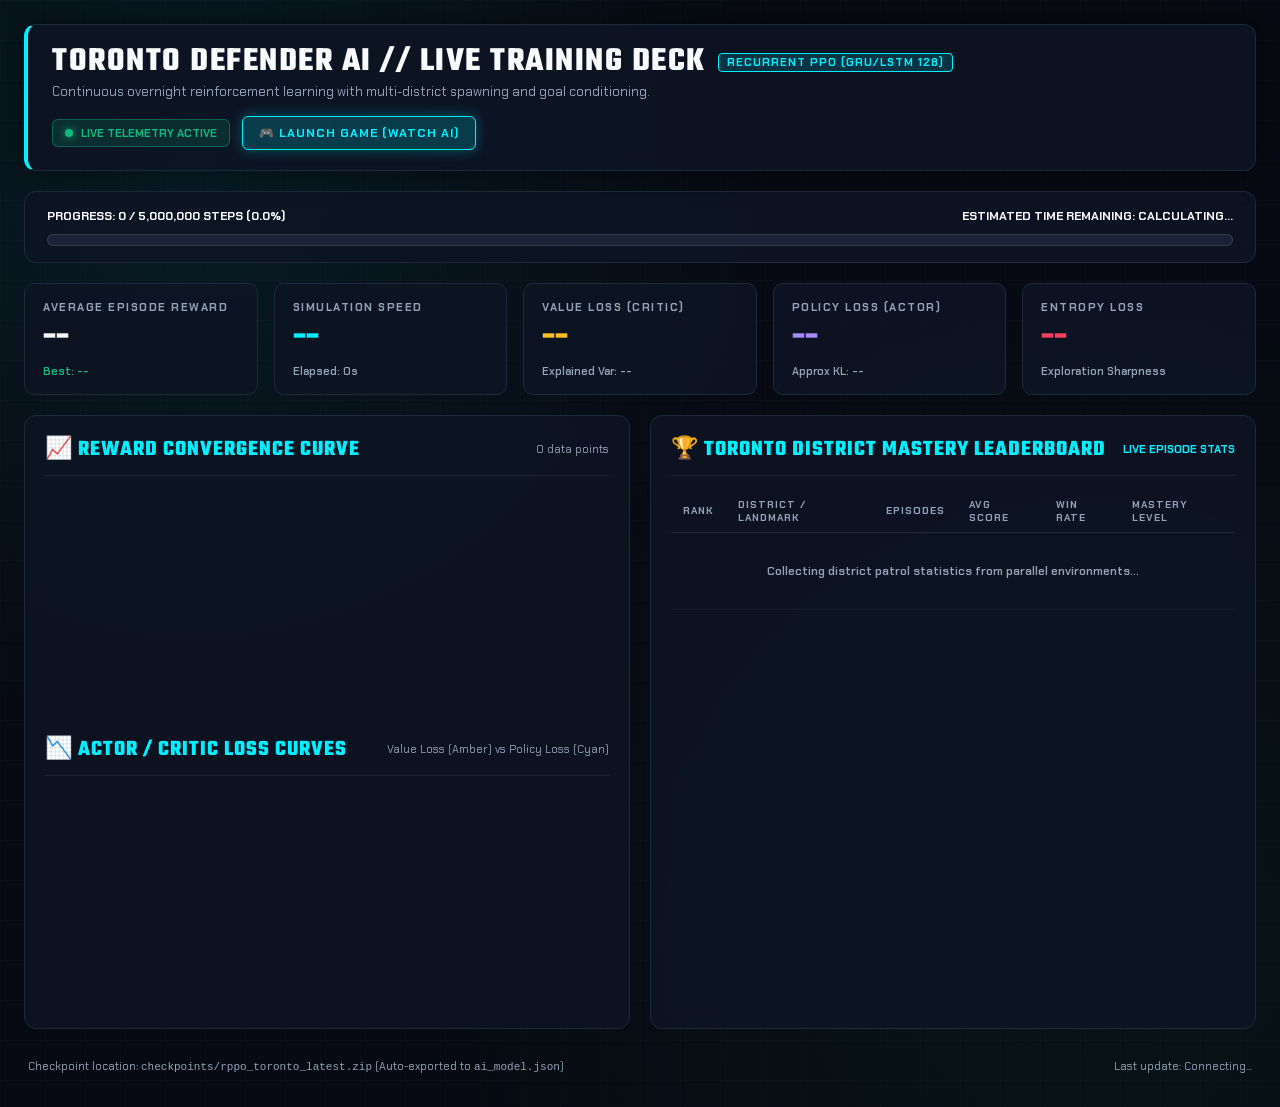
==== dashboard.html @ fe2772e0 "Add live RL telemetry leaderboard dashboard and checkpoint resume" ====
<!DOCTYPE html>
<html lang="en">
<head>
  <meta charset="UTF-8">
  <title>Toronto Brawl RL — Live Neural Training Leaderboard</title>
  <meta name="viewport" content="width=device-width, initial-scale=1.0">
  <link rel="preconnect" href="https://fonts.googleapis.com">
  <link rel="preconnect" href="https://fonts.gstatic.com" crossorigin>
  <link href="https://fonts.googleapis.com/css2?family=Chakra+Petch:wght@400;600;700&family=Teko:wght@600;700&display=swap" rel="stylesheet">
  <style>
    :root {
      --bg: #070a12;
      --card-bg: rgba(14, 20, 36, 0.85);
      --card-border: #1e293b;
      --cyan: #00f0ff;
      --cyan-glow: rgba(0, 240, 255, 0.35);
      --emerald: #10b981;
      --emerald-glow: rgba(16, 185, 129, 0.35);
      --amber: #fbbf24;
      --rose: #f43f5e;
      --text-main: #f8fafc;
      --text-muted: #94a3b8;
    }

    * { box-sizing: border-box; margin: 0; padding: 0; }

    body {
      background: var(--bg);
      color: var(--text-main);
      font-family: 'Chakra Petch', -apple-system, sans-serif;
      min-height: 100vh;
      overflow-x: hidden;
      background-image: 
        radial-gradient(circle at 15% 15%, rgba(0, 240, 255, 0.08) 0%, transparent 40%),
        radial-gradient(circle at 85% 85%, rgba(16, 185, 129, 0.06) 0%, transparent 45%),
        linear-gradient(rgba(255,255,255,0.015) 1px, transparent 1px),
        linear-gradient(90deg, rgba(255,255,255,0.015) 1px, transparent 1px);
      background-size: 100% 100%, 100% 100%, 40px 40px, 40px 40px;
      padding: 24px;
    }

    .container {
      max-width: 1400px;
      margin: 0 auto;
      display: flex;
      flex-direction: column;
      gap: 20px;
    }

    /* Header */
    header {
      background: var(--card-bg);
      border: 1px solid var(--card-border);
      border-left: 4px solid var(--cyan);
      border-radius: 12px;
      padding: 20px 24px;
      display: flex;
      justify-content: space-between;
      align-items: center;
      flex-wrap: wrap;
      gap: 16px;
      box-shadow: 0 0 30px rgba(0, 0, 0, 0.5);
      backdrop-filter: blur(10px);
    }

    .header-left h1 {
      font-family: 'Teko', sans-serif;
      font-size: 34px;
      letter-spacing: 1.5px;
      color: var(--text-main);
      line-height: 1;
      display: flex;
      align-items: center;
      gap: 12px;
    }

    .header-left h1 span.tag {
      font-family: 'Chakra Petch', sans-serif;
      font-size: 11px;
      padding: 3px 8px;
      border-radius: 4px;
      background: rgba(0, 240, 255, 0.15);
      color: var(--cyan);
      border: 1px solid var(--cyan);
      letter-spacing: 1px;
    }

    .header-left p {
      font-size: 13px;
      color: var(--text-muted);
      margin-top: 4px;
    }

    .header-actions {
      display: flex;
      align-items: center;
      gap: 12px;
    }

    .live-pulse {
      display: flex;
      align-items: center;
      gap: 8px;
      font-size: 11px;
      font-weight: 700;
      color: var(--emerald);
      background: rgba(16, 185, 129, 0.15);
      padding: 6px 12px;
      border-radius: 6px;
      border: 1px solid rgba(16, 185, 129, 0.4);
    }

    .pulse-dot {
      width: 8px;
      height: 8px;
      border-radius: 50%;
      background: var(--emerald);
      box-shadow: 0 0 10px var(--emerald);
      animation: dot-glow 1.2s infinite alternate;
    }

    @keyframes dot-glow {
      from { opacity: 0.4; transform: scale(0.85); }
      to { opacity: 1; transform: scale(1.25); }
    }

    .btn {
      font-family: 'Chakra Petch', sans-serif;
      font-size: 12px;
      font-weight: 700;
      letter-spacing: 1px;
      padding: 8px 16px;
      border-radius: 6px;
      cursor: pointer;
      text-decoration: none;
      display: inline-flex;
      align-items: center;
      gap: 6px;
      transition: all 0.2s ease;
    }

    .btn-primary {
      background: rgba(0, 240, 255, 0.18);
      border: 1.5px solid var(--cyan);
      color: var(--cyan);
      box-shadow: 0 0 14px rgba(0, 240, 255, 0.3);
    }

    .btn-primary:hover {
      background: var(--cyan);
      color: #000;
      box-shadow: 0 0 22px rgba(0, 240, 255, 0.7);
    }

    /* Overall Progress Bar */
    .progress-card {
      background: var(--card-bg);
      border: 1px solid var(--card-border);
      border-radius: 12px;
      padding: 16px 22px;
      display: flex;
      flex-direction: column;
      gap: 10px;
    }

    .progress-meta {
      display: flex;
      justify-content: space-between;
      align-items: baseline;
      font-size: 12px;
      font-weight: 700;
    }

    .progress-bar-track {
      width: 100%;
      height: 12px;
      background: rgba(30, 41, 59, 0.8);
      border-radius: 6px;
      overflow: hidden;
      border: 1px solid rgba(148, 163, 184, 0.2);
    }

    .progress-bar-fill {
      height: 100%;
      width: 0%;
      background: linear-gradient(90deg, #0ea5e9, var(--cyan), #10b981);
      box-shadow: 0 0 12px var(--cyan);
      transition: width 0.4s ease;
    }

    /* KPI Grid */
    .kpi-grid {
      display: grid;
      grid-template-columns: repeat(auto-fit, minmax(220px, 1fr));
      gap: 16px;
    }

    .kpi-card {
      background: var(--card-bg);
      border: 1px solid var(--card-border);
      border-radius: 10px;
      padding: 16px 18px;
      display: flex;
      flex-direction: column;
      gap: 4px;
      position: relative;
      overflow: hidden;
      transition: transform 0.2s, border-color 0.2s;
    }

    .kpi-card:hover {
      transform: translateY(-2px);
      border-color: rgba(0, 240, 255, 0.4);
    }

    .kpi-label {
      font-size: 11px;
      font-weight: 700;
      letter-spacing: 1.5px;
      color: var(--text-muted);
      text-transform: uppercase;
    }

    .kpi-value {
      font-family: 'Teko', sans-serif;
      font-size: 38px;
      font-weight: 700;
      line-height: 1.1;
      color: var(--text-main);
    }

    .kpi-sub {
      font-size: 11px;
      color: var(--emerald);
      font-weight: 600;
    }

    /* Main Content Layout: Charts + Leaderboard */
    .dashboard-layout {
      display: grid;
      grid-template-columns: 1fr 1fr;
      gap: 20px;
    }

    @media (max-width: 1024px) {
      .dashboard-layout { grid-template-columns: 1fr; }
    }

    .panel {
      background: var(--card-bg);
      border: 1px solid var(--card-border);
      border-radius: 12px;
      padding: 18px 20px;
      display: flex;
      flex-direction: column;
      gap: 14px;
      backdrop-filter: blur(10px);
    }

    .panel-head {
      display: flex;
      justify-content: space-between;
      align-items: center;
      border-bottom: 1px solid rgba(255, 255, 255, 0.08);
      padding-bottom: 10px;
    }

    .panel-title {
      font-family: 'Teko', sans-serif;
      font-size: 22px;
      font-weight: 700;
      color: var(--cyan);
      letter-spacing: 1px;
      display: flex;
      align-items: center;
      gap: 8px;
    }

    /* Charts */
    .chart-box {
      width: 100%;
      height: 220px;
      position: relative;
    }

    canvas {
      width: 100% !important;
      height: 100% !important;
      display: block;
    }

    /* Leaderboard Table */
    .table-container {
      overflow-x: auto;
    }

    table {
      width: 100%;
      border-collapse: collapse;
      font-size: 12px;
    }

    th {
      text-align: left;
      padding: 8px 12px;
      color: var(--text-muted);
      font-size: 10px;
      letter-spacing: 1px;
      border-bottom: 1px solid rgba(255, 255, 255, 0.1);
      text-transform: uppercase;
    }

    td {
      padding: 10px 12px;
      border-bottom: 1px solid rgba(255, 255, 255, 0.04);
      font-weight: 600;
    }

    tr:hover td {
      background: rgba(0, 240, 255, 0.04);
    }

    .rank-badge {
      display: inline-flex;
      align-items: center;
      justify-content: center;
      width: 22px;
      height: 22px;
      border-radius: 50%;
      font-size: 11px;
      font-weight: 700;
      background: rgba(255, 255, 255, 0.08);
    }

    .rank-1 { background: #ffd700; color: #000; box-shadow: 0 0 10px rgba(255, 215, 0, 0.6); }
    .rank-2 { background: #e2e8f0; color: #000; }
    .rank-3 { background: #d97706; color: #fff; }

    .status-badge {
      font-size: 10px;
      padding: 3px 8px;
      border-radius: 4px;
      font-weight: 700;
      letter-spacing: 0.5px;
    }

    .status-mastered {
      background: rgba(16, 185, 129, 0.18);
      color: var(--emerald);
      border: 1px solid rgba(16, 185, 129, 0.4);
    }

    .status-trained {
      background: rgba(0, 240, 255, 0.18);
      color: var(--cyan);
      border: 1px solid rgba(0, 240, 255, 0.4);
    }

    .status-patrolling {
      background: rgba(251, 191, 36, 0.18);
      color: var(--amber);
      border: 1px solid rgba(251, 191, 36, 0.4);
    }

    /* Footer */
    footer {
      display: flex;
      justify-content: space-between;
      align-items: center;
      font-size: 11px;
      color: var(--text-muted);
      padding: 10px 4px;
    }
  </style>
</head>
<body>
  <div class="container">
    <!-- Header -->
    <header>
      <div class="header-left">
        <h1>
          TORONTO DEFENDER AI // LIVE TRAINING DECK
          <span class="tag">RECURRENT PPO (GRU/LSTM 128)</span>
        </h1>
        <p>Continuous overnight reinforcement learning with multi-district spawning and goal conditioning.</p>
      </div>
      <div class="header-actions">
        <div class="live-pulse">
          <span class="pulse-dot"></span>
          LIVE TELEMETRY ACTIVE
        </div>
        <a href="play.html" class="btn btn-primary" target="_blank">
          🎮 LAUNCH GAME (WATCH AI)
        </a>
      </div>
    </header>

    <!-- Global Progress Bar -->
    <div class="progress-card">
      <div class="progress-meta">
        <span id="step-label">PROGRESS: 0 / 5,000,000 STEPS (0.0%)</span>
        <span id="eta-label">ESTIMATED TIME REMAINING: CALCULATING...</span>
      </div>
      <div class="progress-bar-track">
        <div id="progress-bar" class="progress-bar-fill"></div>
      </div>
    </div>

    <!-- KPI Grid -->
    <div class="kpi-grid">
      <div class="kpi-card">
        <span class="kpi-label">Average Episode Reward</span>
        <span id="kpi-reward" class="kpi-value">--</span>
        <span id="kpi-reward-sub" class="kpi-sub">Best: --</span>
      </div>
      <div class="kpi-card">
        <span class="kpi-label">Simulation Speed</span>
        <span id="kpi-fps" class="kpi-value" style="color: var(--cyan);">--</span>
        <span id="kpi-elapsed" class="kpi-sub" style="color: var(--text-muted);">Elapsed: 0s</span>
      </div>
      <div class="kpi-card">
        <span class="kpi-label">Value Loss (Critic)</span>
        <span id="kpi-val-loss" class="kpi-value" style="color: var(--amber);">--</span>
        <span id="kpi-explained-var" class="kpi-sub" style="color: var(--text-muted);">Explained Var: --</span>
      </div>
      <div class="kpi-card">
        <span class="kpi-label">Policy Loss (Actor)</span>
        <span id="kpi-pol-loss" class="kpi-value" style="color: #a78bfa;">--</span>
        <span id="kpi-approx-kl" class="kpi-sub" style="color: var(--text-muted);">Approx KL: --</span>
      </div>
      <div class="kpi-card">
        <span class="kpi-label">Entropy Loss</span>
        <span id="kpi-entropy" class="kpi-value" style="color: #f43f5e;">--</span>
        <span class="kpi-sub" style="color: var(--text-muted);">Exploration Sharpness</span>
      </div>
    </div>

    <!-- Charts & Leaderboard Layout -->
    <div class="dashboard-layout">
      <!-- Left: Real-time Charts -->
      <div class="panel">
        <div class="panel-head">
          <span class="panel-title">📈 REWARD CONVERGENCE CURVE</span>
          <span id="reward-points-count" style="font-size: 11px; color: var(--text-muted);">0 data points</span>
        </div>
        <div class="chart-box">
          <canvas id="rewardChart"></canvas>
        </div>

        <div class="panel-head" style="margin-top: 10px;">
          <span class="panel-title">📉 ACTOR / CRITIC LOSS CURVES</span>
          <span style="font-size: 11px; color: var(--text-muted);">Value Loss (Amber) vs Policy Loss (Cyan)</span>
        </div>
        <div class="chart-box">
          <canvas id="lossChart"></canvas>
        </div>
      </div>

      <!-- Right: Toronto District Mastery Leaderboard -->
      <div class="panel">
        <div class="panel-head">
          <span class="panel-title">🏆 TORONTO DISTRICT MASTERY LEADERBOARD</span>
          <span style="font-size: 11px; color: var(--cyan); font-weight: 700;">LIVE EPISODE STATS</span>
        </div>
        <div class="table-container">
          <table>
            <thead>
              <tr>
                <th style="width: 40px;">Rank</th>
                <th>District / Landmark</th>
                <th>Episodes</th>
                <th>Avg Score</th>
                <th>Win Rate</th>
                <th>Mastery Level</th>
              </tr>
            </thead>
            <tbody id="leaderboard-body">
              <tr>
                <td colspan="6" style="text-align: center; color: var(--text-muted); padding: 30px;">
                  Collecting district patrol statistics from parallel environments...
                </td>
              </tr>
            </tbody>
          </table>
        </div>
      </div>
    </div>

    <!-- Footer -->
    <footer>
      <span>Checkpoint location: <code>checkpoints/rppo_toronto_latest.zip</code> (Auto-exported to <code>ai_model.json</code>)</span>
      <span id="last-update">Last update: Connecting...</span>
    </footer>
  </div>

  <script>
    // Live polling and canvas rendering for RL Training Leaderboard
    let statusData = null;

    async function fetchStatus() {
      try {
        const resp = await fetch('train_status.json?t=' + Date.now());
        if (resp.ok) {
          statusData = await resp.json();
          renderDashboard(statusData);
        }
      } catch (e) {
        console.warn('Status fetch pending...', e);
      }
    }

    function renderDashboard(data) {
      if (!data) return;

      // Progress
      const step = data.step || 0;
      const target = data.target_steps || 5000000;
      const pct = Math.min(100, (step / target) * 100).toFixed(1);
      document.getElementById('step-label').innerText = `PROGRESS: ${step.toLocaleString()} / ${target.toLocaleString()} STEPS (${pct}%)`;
      document.getElementById('progress-bar').style.width = pct + '%';

      if (data.eta_hours !== undefined) {
        document.getElementById('eta-label').innerText = `ETA: ~${data.eta_hours} HOURS (@ ${data.fps || 0} STEPS/SEC)`;
      }

      // KPIs
      document.getElementById('kpi-reward').innerText = (data.mean_reward !== undefined) ? data.mean_reward.toFixed(2) : '--';
      document.getElementById('kpi-reward-sub').innerText = `Best: ${(data.best_reward || 0).toFixed(2)}`;
      document.getElementById('kpi-fps').innerText = Math.round(data.fps || 0).toLocaleString();
      document.getElementById('kpi-elapsed').innerText = `Elapsed: ${Math.round((data.elapsed_seconds || 0) / 60)}m ${Math.round((data.elapsed_seconds || 0) % 60)}s`;
      document.getElementById('kpi-val-loss').innerText = (data.value_loss !== undefined) ? data.value_loss.toFixed(3) : '--';
      document.getElementById('kpi-explained-var').innerText = `Explained Var: ${data.explained_variance || '--'}`;
      document.getElementById('kpi-pol-loss').innerText = (data.policy_loss !== undefined) ? data.policy_loss.toFixed(4) : '--';
      document.getElementById('kpi-approx-kl').innerText = `Approx KL: ${data.approx_kl || '--'}`;
      document.getElementById('kpi-entropy').innerText = (data.entropy_loss !== undefined) ? data.entropy_loss.toFixed(3) : '--';

      document.getElementById('last-update').innerText = `Last updated: ${data.timestamp || 'Just now'}`;

      // Leaderboard
      const lbBody = document.getElementById('leaderboard-body');
      if (data.leaderboard && data.leaderboard.length > 0) {
        lbBody.innerHTML = data.leaderboard.map(item => {
          let rankClass = item.rank === 1 ? 'rank-1' : (item.rank === 2 ? 'rank-2' : (item.rank === 3 ? 'rank-3' : ''));
          let statusClass = item.status === 'Mastered' ? 'status-mastered' : (item.status === 'Combat Trained' ? 'status-trained' : 'status-patrolling');
          return `
            <tr>
              <td><span class="rank-badge ${rankClass}">${item.rank}</span></td>
              <td><b>${item.district}</b></td>
              <td>${item.episodes.toLocaleString()}</td>
              <td style="color: ${item.avg_reward >= 0 ? '#10b981' : '#f43f5e'}; font-weight: 700;">${item.avg_reward.toFixed(1)}</td>
              <td>${item.win_rate}</td>
              <td><span class="status-badge ${statusClass}">${item.status}</span></td>
            </tr>
          `;
        }).join('');
      }

      // Draw Charts
      if (data.history && data.history.length > 1) {
        document.getElementById('reward-points-count').innerText = `${data.history.length} snapshots`;
        drawRewardChart(data.history);
        drawLossChart(data.history);
      }
    }

    function drawRewardChart(history) {
      const cvs = document.getElementById('rewardChart');
      const ctx = cvs.getContext('2d');
      const w = cvs.parentElement.clientWidth;
      const h = cvs.parentElement.clientHeight;
      cvs.width = w * window.devicePixelRatio;
      cvs.height = h * window.devicePixelRatio;
      ctx.scale(window.devicePixelRatio, window.devicePixelRatio);

      ctx.clearRect(0, 0, w, h);

      const rewards = history.map(d => d.reward);
      let minR = Math.min(...rewards, -10);
      let maxR = Math.max(...rewards, 40);
      if (maxR === minR) maxR = minR + 10;

      // Draw grid
      ctx.strokeStyle = 'rgba(255, 255, 255, 0.05)';
      ctx.lineWidth = 1;
      for (let i = 0; i <= 4; i++) {
        const y = h - (i / 4) * (h - 20) - 10;
        ctx.beginPath();
        ctx.moveTo(0, y);
        ctx.lineTo(w, y);
        ctx.stroke();

        ctx.fillStyle = '#64748b';
        ctx.font = '10px Chakra Petch';
        const val = minR + (i / 4) * (maxR - minR);
        ctx.fillText(val.toFixed(0), 6, y - 4);
      }

      // Draw curve
      ctx.beginPath();
      for (let i = 0; i < history.length; i++) {
        const x = (i / (history.length - 1)) * (w - 40) + 30;
        const normY = (history[i].reward - minR) / (maxR - minR);
        const y = h - 15 - normY * (h - 30);
        if (i === 0) ctx.moveTo(x, y);
        else ctx.lineTo(x, y);
      }
      ctx.strokeStyle = '#10b981';
      ctx.lineWidth = 2.5;
      ctx.stroke();

      // Draw glowing end dot
      const lastX = w - 10;
      const lastNormY = (rewards[rewards.length - 1] - minR) / (maxR - minR);
      const lastY = h - 15 - lastNormY * (h - 30);
      ctx.fillStyle = '#10b981';
      ctx.beginPath();
      ctx.arc(lastX, lastY, 4, 0, Math.PI * 2);
      ctx.fill();
    }

    function drawLossChart(history) {
      const cvs = document.getElementById('lossChart');
      const ctx = cvs.getContext('2d');
      const w = cvs.parentElement.clientWidth;
      const h = cvs.parentElement.clientHeight;
      cvs.width = w * window.devicePixelRatio;
      cvs.height = h * window.devicePixelRatio;
      ctx.scale(window.devicePixelRatio, window.devicePixelRatio);

      ctx.clearRect(0, 0, w, h);

      const valLosses = history.map(d => d.value_loss || 0);
      let maxV = Math.max(...valLosses, 10);
      let minV = Math.min(...valLosses, 0);

      // Value loss (amber)
      ctx.beginPath();
      for (let i = 0; i < history.length; i++) {
        const x = (i / (history.length - 1)) * (w - 40) + 30;
        const normY = ((history[i].value_loss || 0) - minV) / (maxV - minV || 1);
        const y = h - 15 - normY * (h - 30);
        if (i === 0) ctx.moveTo(x, y);
        else ctx.lineTo(x, y);
      }
      ctx.strokeStyle = '#fbbf24';
      ctx.lineWidth = 2;
      ctx.stroke();

      // Policy loss (cyan)
      const polLosses = history.map(d => Math.abs(d.policy_loss || 0));
      let maxP = Math.max(...polLosses, 0.05);
      ctx.beginPath();
      for (let i = 0; i < history.length; i++) {
        const x = (i / (history.length - 1)) * (w - 40) + 30;
        const normY = Math.abs(history[i].policy_loss || 0) / (maxP || 1);
        const y = h - 15 - normY * (h - 30);
        if (i === 0) ctx.moveTo(x, y);
        else ctx.lineTo(x, y);
      }
      ctx.strokeStyle = '#00f0ff';
      ctx.lineWidth = 2;
      ctx.stroke();
    }

    // Poll every 1.5s
    setInterval(fetchStatus, 1500);
    fetchStatus();
  </script>
</body>
</html>
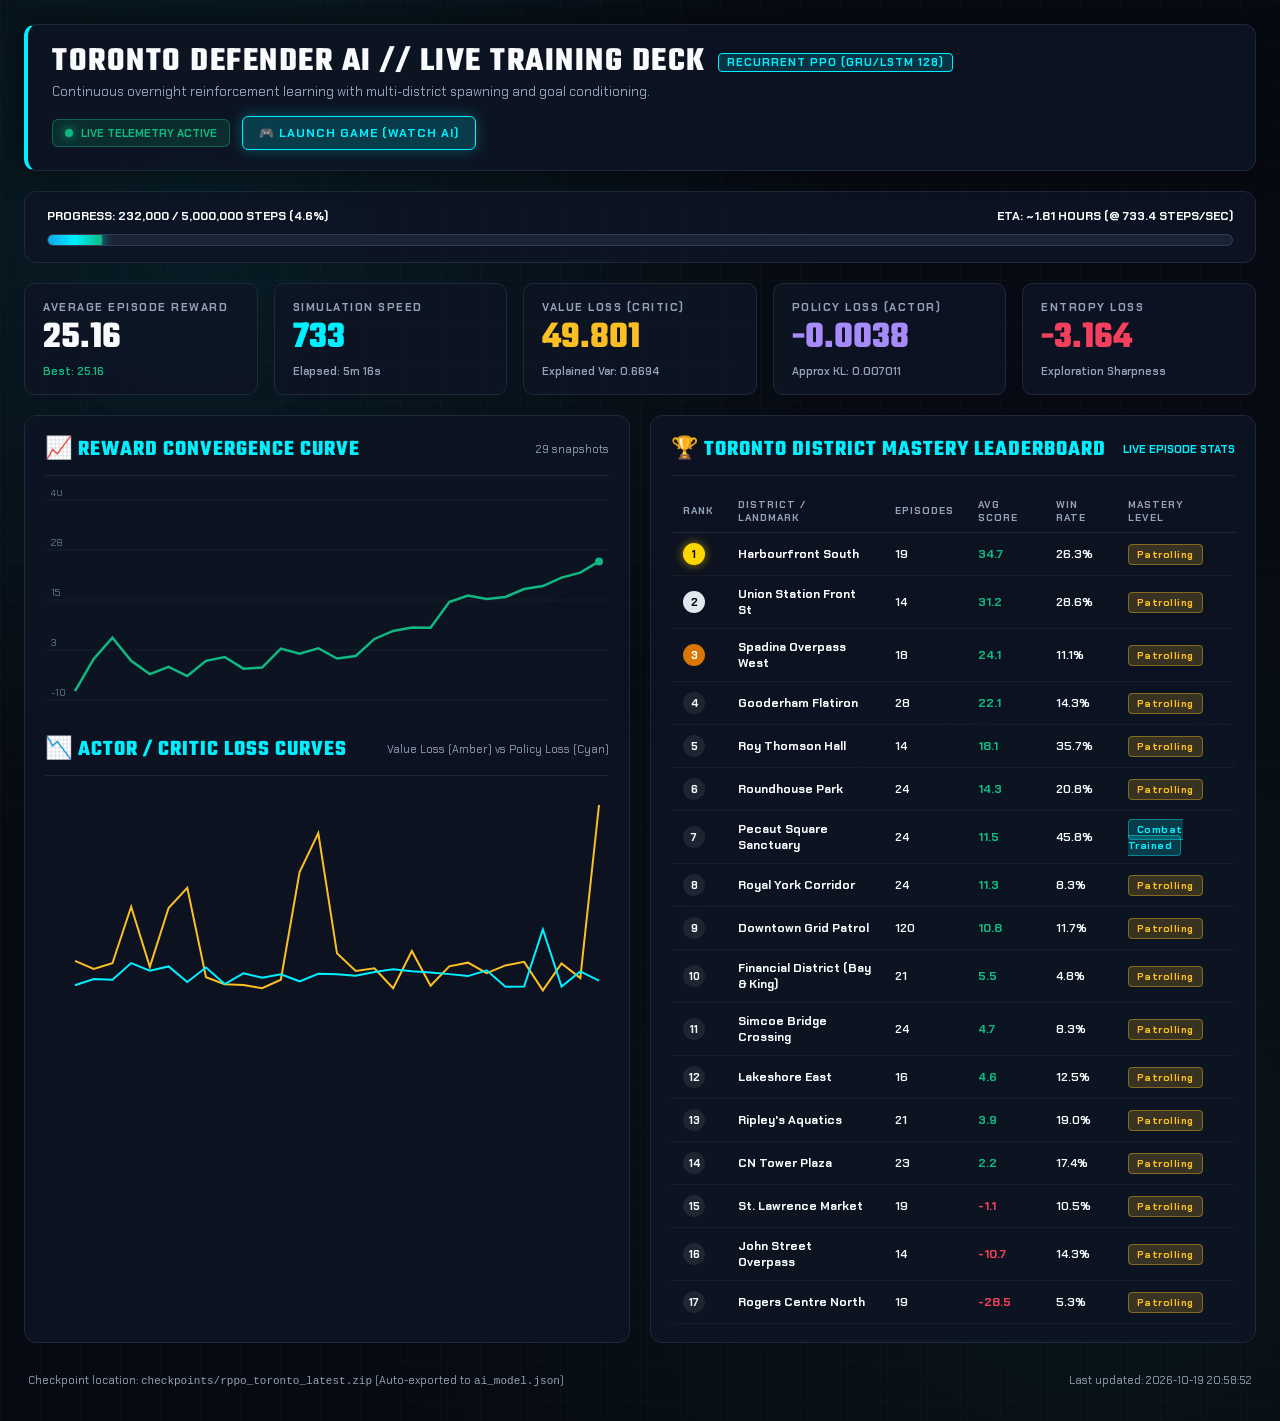
==== commit 7814c97b: "Support both local server and file:// protocol for live RL leaderboard" ====
--- a/dashboard.html
+++ b/dashboard.html
@@ -7,6 +7,7 @@
   <link rel="preconnect" href="https://fonts.googleapis.com">
   <link rel="preconnect" href="https://fonts.gstatic.com" crossorigin>
   <link href="https://fonts.googleapis.com/css2?family=Chakra+Petch:wght@400;600;700&family=Teko:wght@600;700&display=swap" rel="stylesheet">
+  <script src="train_status.js"></script>
   <style>
     :root {
       --bg: #070a12;
@@ -498,15 +499,38 @@
     let statusData = null;
 
     async function fetchStatus() {
+      // 1. Try standard fetch (works on http://localhost:8080)
       try {
         const resp = await fetch('train_status.json?t=' + Date.now());
         if (resp.ok) {
           statusData = await resp.json();
           renderDashboard(statusData);
+          return;
         }
       } catch (e) {
-        console.warn('Status fetch pending...', e);
-      }
+        // CORS or local file:// protocol
+      }
+
+      // 2. Dynamic script loader (works 100% on local file:// URLs with zero CORS restrictions)
+      const oldScript = document.getElementById('live-status-script');
+      if (oldScript) oldScript.remove();
+
+      const script = document.createElement('script');
+      script.id = 'live-status-script';
+      script.src = 'train_status.js?t=' + Date.now();
+      script.onload = () => {
+        if (window.LIVE_TRAIN_STATUS) {
+          statusData = window.LIVE_TRAIN_STATUS;
+          renderDashboard(statusData);
+        }
+      };
+      document.head.appendChild(script);
+    }
+
+    // Check if initial static script tag loaded
+    if (window.LIVE_TRAIN_STATUS) {
+      statusData = window.LIVE_TRAIN_STATUS;
+      renderDashboard(statusData);
     }
 
     function renderDashboard(data) {
